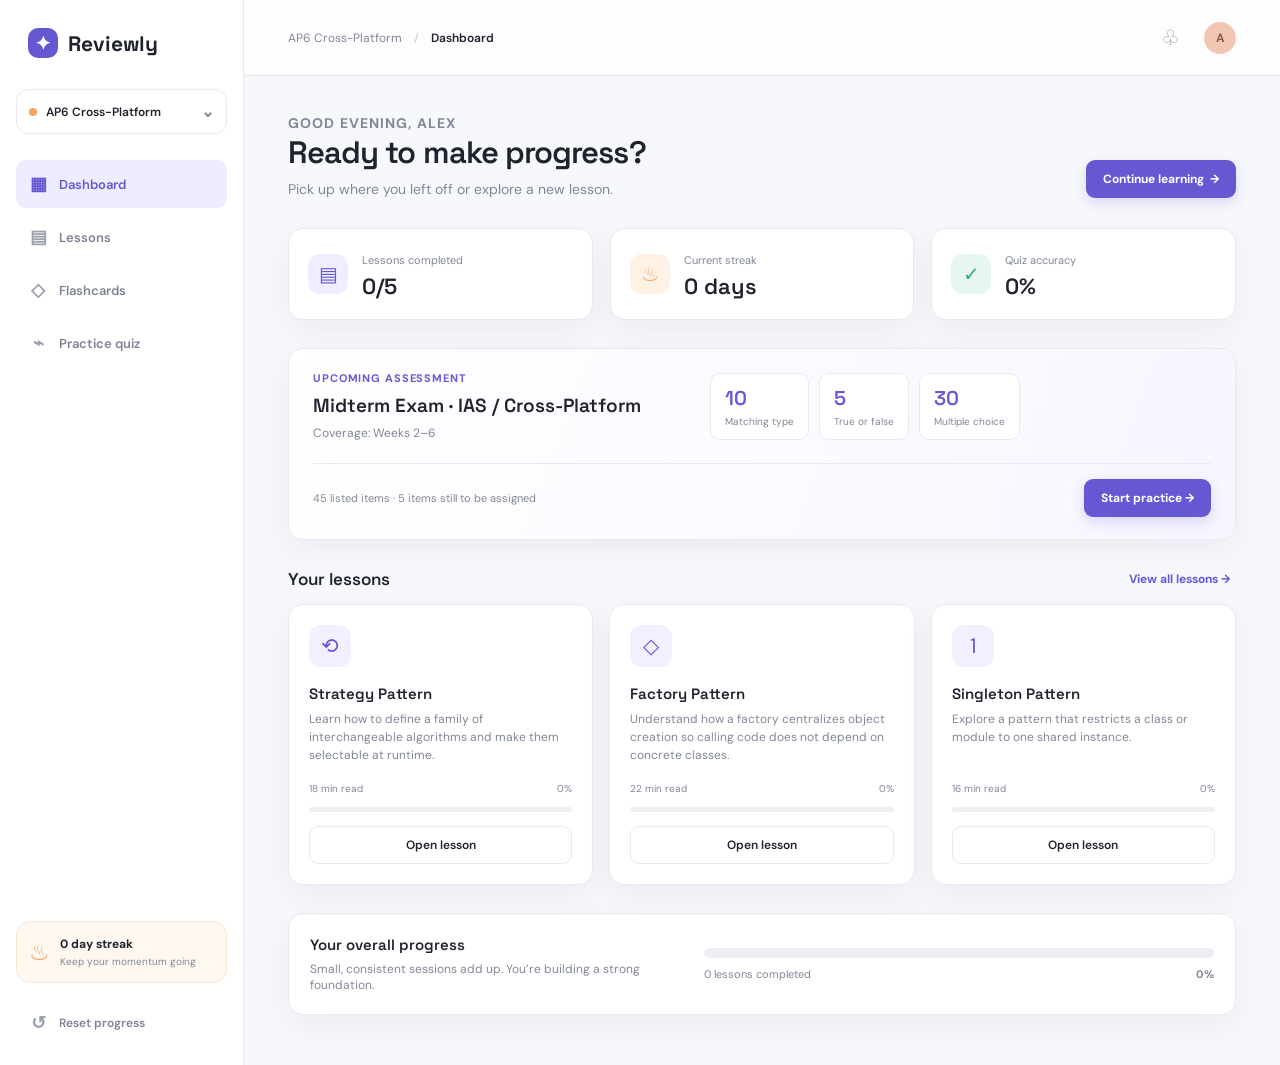
==== index.html @ 4ea99c04 "Initial commit: build local study reviewer" ====
<!doctype html>
<html lang="en">
<head>
  <meta charset="UTF-8" />
  <meta name="viewport" content="width=device-width, initial-scale=1.0" />
  <meta name="theme-color" content="#f7f8fc" />
  <title>Reviewly — AP6 Cross-Platform</title>
  <link rel="stylesheet" href="styles.css" />
</head>
<body>
  <div class="app-shell">
    <aside class="sidebar">
      <div class="brand"><span class="brand-mark">✦</span><span>Reviewly</span></div>
      <div class="course-switcher"><span class="course-dot"></span><span>AP6 Cross-Platform</span><span class="chevron">⌄</span></div>
      <nav class="nav" aria-label="Main navigation">
        <button class="nav-item active" data-view="dashboard"><span>▦</span> Dashboard</button>
        <button class="nav-item" data-view="lessons"><span>▤</span> Lessons</button>
        <button class="nav-item" data-view="flashcards"><span>◇</span> Flashcards</button>
        <button class="nav-item" data-view="quiz"><span>⌁</span> Practice quiz</button>
      </nav>
      <div class="sidebar-bottom">
        <div class="streak-card"><div class="streak-flame">♨</div><div><strong id="streakCount">0 day streak</strong><small>Keep your momentum going</small></div></div>
        <button class="nav-item muted" id="resetProgress"><span>↺</span> Reset progress</button>
      </div>
    </aside>
    <main class="main-content">
      <header class="topbar"><button class="mobile-menu" id="mobileMenu">☰</button><div class="breadcrumbs">AP6 Cross-Platform <span>/</span> <strong id="pageTitle">Dashboard</strong></div><div class="top-actions"><button class="icon-button" title="Notifications">♧</button><div class="avatar">A</div></div></header>
      <div id="app"></div>
    </main>
  </div>
  <div class="toast" id="toast" role="status"></div>
  <script src="app.js"></script>
</body>
</html>
---- styles.css ----
@import url('https://fonts.googleapis.com/css2?family=DM+Sans:wght@400;500;600;700&family=Space+Grotesk:wght@500;600;700&display=swap');
:root{--ink:#20232d;--muted:#818796;--line:#e8eaf0;--panel:#fff;--bg:#f7f8fc;--purple:#6658d3;--purple-soft:#eeecff;--orange:#f4a261;--green:#39a989;--shadow:0 10px 30px rgba(43,48,80,.06)}
*{box-sizing:border-box}body{margin:0;background:var(--bg);color:var(--ink);font-family:'DM Sans',sans-serif}button{font:inherit;border:0;cursor:pointer;color:inherit}.app-shell{display:flex;min-height:100vh}.sidebar{width:244px;background:#fff;border-right:1px solid var(--line);padding:28px 16px 18px;display:flex;flex-direction:column;flex-shrink:0}.brand{font:700 21px 'Space Grotesk';display:flex;align-items:center;gap:10px;padding:0 12px 31px}.brand-mark{width:30px;height:30px;border-radius:10px;background:var(--purple);color:#fff;display:grid;place-items:center;font-size:19px}.course-switcher{border:1px solid var(--line);border-radius:12px;padding:11px 12px;display:flex;gap:9px;align-items:center;font-size:12px;font-weight:600;margin-bottom:26px}.course-dot{width:8px;height:8px;background:var(--orange);border-radius:50%}.chevron{margin-left:auto;color:var(--muted);font-size:16px}.nav{display:grid;gap:5px}.nav-item{background:transparent;text-align:left;padding:12px 13px;border-radius:10px;color:#7e8493;font-weight:600;display:flex;align-items:center;gap:12px;font-size:13px}.nav-item span{font-size:18px;width:18px;text-align:center;color:#9ba0ad}.nav-item.active{background:var(--purple-soft);color:var(--purple)}.nav-item.active span{color:var(--purple)}.sidebar-bottom{margin-top:auto}.streak-card{background:#fff8f1;border:1px solid #f9e7d3;border-radius:14px;padding:14px 12px;display:flex;gap:10px;align-items:center;margin-bottom:16px}.streak-flame{font-size:23px;color:var(--orange)}.streak-card strong{display:block;font-size:12px}.streak-card small{display:block;color:var(--muted);font-size:10px;margin-top:3px}.muted{font-size:12px}
.main-content{flex:1;min-width:0}.topbar{height:76px;border-bottom:1px solid var(--line);display:flex;align-items:center;justify-content:space-between;padding:0 44px;background:rgba(255,255,255,.72)}.breadcrumbs{color:var(--muted);font-size:12px}.breadcrumbs span{padding:0 9px;color:#c3c6cf}.breadcrumbs strong{color:var(--ink);font-weight:600}.top-actions{display:flex;align-items:center;gap:18px}.icon-button{background:none;color:#9da2af;font-size:21px}.avatar{width:32px;height:32px;background:#f1c7b4;border-radius:50%;display:grid;place-items:center;color:#8f584b;font-weight:700;font-size:12px}.mobile-menu{display:none}.content{padding:38px 44px 50px;max-width:1280px}.eyebrow{color:var(--purple);font-size:11px;font-weight:700;letter-spacing:.08em;text-transform:uppercase;margin:0 0 8px}.hero{display:flex;justify-content:space-between;align-items:flex-end;margin-bottom:30px}.hero h1{font:600 31px 'Space Grotesk';margin:0 0 8px;letter-spacing:-.03em}.hero p{color:var(--muted);margin:0;font-size:14px}.primary-btn{background:var(--purple);color:#fff;border-radius:9px;padding:11px 17px;font-size:12px;font-weight:700;box-shadow:0 5px 13px rgba(102,88,211,.2)}.secondary-btn{background:#fff;border:1px solid var(--line);border-radius:9px;padding:10px 14px;font-weight:600;font-size:12px}.stats{display:grid;grid-template-columns:repeat(3,1fr);gap:17px;margin-bottom:28px}.stat-card,.panel,.lesson-card{background:var(--panel);border:1px solid var(--line);border-radius:15px;box-shadow:var(--shadow)}.stat-card{padding:19px;display:flex;align-items:center;gap:14px}.stat-icon{width:40px;height:40px;border-radius:12px;display:grid;place-items:center;font-size:20px}.stat-icon.purple{background:#efedff;color:var(--purple)}.stat-icon.orange{background:#fff2e5;color:var(--orange)}.stat-icon.green{background:#e6f7f1;color:var(--green)}.stat-card small{color:var(--muted);font-size:11px}.stat-card strong{display:block;font:600 22px 'Space Grotesk';margin-top:3px}.section-heading{display:flex;justify-content:space-between;align-items:center;margin:25px 0 14px}.section-heading h2{font:600 17px 'Space Grotesk';margin:0}.text-button{background:none;color:var(--purple);font-size:12px;font-weight:700}.lesson-grid{display:grid;grid-template-columns:repeat(3,1fr);gap:16px}.lesson-card{padding:20px;display:flex;flex-direction:column;min-height:205px}.lesson-top{display:flex;justify-content:space-between;align-items:start}.lesson-icon{width:42px;height:42px;border-radius:12px;background:#f2efff;color:var(--purple);display:grid;place-items:center;font-size:21px}.lesson-card h3{font:600 15px 'Space Grotesk';margin:17px 0 7px}.lesson-card p{color:var(--muted);font-size:12px;line-height:1.5;margin:0}.lesson-meta{display:flex;justify-content:space-between;align-items:center;margin-top:auto;padding-top:18px;color:var(--muted);font-size:10px}.progress-line{height:5px;background:#eeeff3;border-radius:20px;margin-top:12px;overflow:hidden}.progress-line span{display:block;height:100%;background:var(--purple);border-radius:20px}.tag{font-size:10px;color:var(--green);background:#eaf8f3;padding:5px 8px;border-radius:20px;font-weight:700}.progress-panel{margin-top:28px;padding:21px;display:grid;grid-template-columns:1fr 1.4fr;gap:30px;align-items:center}.progress-panel h3{font:600 15px 'Space Grotesk';margin:0 0 7px}.progress-panel p{font-size:12px;color:var(--muted);margin:0}.big-progress{height:10px;background:#eeeff4;border-radius:20px;overflow:hidden}.big-progress span{display:block;height:100%;background:var(--purple);border-radius:20px}.progress-label{display:flex;justify-content:space-between;font-size:11px;color:var(--muted);margin-top:9px}
.lesson-view{display:grid;grid-template-columns:270px 1fr;gap:22px}.lesson-list{display:grid;gap:9px;align-content:start}.lesson-list button{background:#fff;border:1px solid var(--line);border-radius:11px;padding:13px;text-align:left;font-size:12px;font-weight:600}.lesson-list button.selected{border-color:#b9b2f2;background:var(--purple-soft);color:var(--purple)}.reader{min-height:440px;padding:21px}.source{font-size:11px;color:var(--purple);background:var(--purple-soft);padding:6px 9px;border-radius:6px;display:inline-block}.reader h2{font:600 23px 'Space Grotesk';margin:18px 0 8px}.reader h3{font:600 14px 'Space Grotesk';margin:27px 0 8px}.reader p,.reader li{color:#606675;font-size:13px;line-height:1.75}.reader ul{padding-left:18px}.reader-actions{display:flex;gap:10px;margin-top:24px}.flashcard-wrap{max-width:720px;margin:auto}.flashcard{min-height:270px;display:grid;place-items:center;text-align:center;border-radius:18px;background:linear-gradient(140deg,#7365df,#5045b8);color:#fff;padding:40px;cursor:pointer}.flashcard small{opacity:.7;text-transform:uppercase;letter-spacing:.1em;font-size:10px}.flashcard h2{font:600 27px 'Space Grotesk';margin:19px 0 9px}.flashcard p{max-width:520px;line-height:1.7;font-size:14px;color:#eee}.flash-nav{display:flex;justify-content:space-between;align-items:center;margin-top:18px}.counter{font-size:12px;color:var(--muted)}.quiz-wrap{max-width:760px}.quiz-top{display:flex;justify-content:space-between;align-items:center;margin-bottom:16px}.quiz-top strong{font:600 17px 'Space Grotesk'}.quiz-progress{height:6px;background:#e9eaf0;border-radius:10px;margin-bottom:25px}.quiz-progress span{display:block;background:var(--purple);height:100%;border-radius:10px}.question-number{font-size:11px;color:var(--purple);font-weight:700;text-transform:uppercase}.question{font:600 22px 'Space Grotesk';line-height:1.35;margin:10px 0 22px}.choices{display:grid;gap:10px}.choice{border:1px solid var(--line);border-radius:10px;background:#fff;padding:14px;text-align:left;font-size:13px;display:flex;gap:12px;align-items:center}.choice-letter{width:25px;height:25px;border:1px solid var(--line);border-radius:7px;display:grid;place-items:center;color:var(--muted);font-size:11px}.choice.correct{border-color:#85d4bc;background:#edf9f5}.choice.correct .choice-letter{background:var(--green);color:#fff;border-color:var(--green)}.choice.wrong{border-color:#edaaa3;background:#fff3f2}.choice.wrong .choice-letter{background:#e47f76;color:#fff;border-color:#e47f76}.feedback{margin-top:18px;padding:13px;border-radius:10px;background:#f4f3ff;color:#5950b5;font-size:12px;line-height:1.5}.quiz-footer{display:flex;justify-content:space-between;align-items:center;margin-top:25px}
.exam-panel{padding:22px 24px;margin-bottom:28px;display:grid;grid-template-columns:1.5fr 2fr;gap:22px;align-items:center;background:linear-gradient(110deg,#fff,#f7f5ff)}.exam-panel h2{font:600 19px 'Space Grotesk';margin:2px 0 7px}.exam-subtitle{font-size:12px!important;color:var(--muted);margin:0}.exam-parts{display:flex;gap:10px}.exam-parts div{background:#fff;border:1px solid var(--line);border-radius:10px;padding:11px 14px;min-width:90px}.exam-parts strong{display:block;font:600 20px 'Space Grotesk';color:var(--purple)}.exam-parts span{display:block;font-size:10px;color:var(--muted);margin-top:4px}.exam-footer{grid-column:1/-1;border-top:1px solid var(--line);padding-top:15px;display:flex;justify-content:space-between;align-items:center;color:var(--muted);font-size:11px}
.quiz-caption{font-size:11px;color:var(--muted);font-weight:400}.quiz-wrap{width:100%;padding:28px;overflow:hidden}.quiz-top strong{font-size:18px}.question-number{margin-top:28px;letter-spacing:.05em}.question{max-width:680px;background:#fafaff;border-left:4px solid var(--purple);padding:18px 20px;border-radius:0 12px 12px 0;font-size:24px;margin:12px 0 24px}.choices{max-width:700px;gap:12px}.choice{min-height:58px;padding:15px 17px;line-height:1.45;transition:transform .15s,border-color .15s,background .15s}.choice:not(:disabled):hover{transform:translateX(3px);border-color:#b9b2f2;background:#faf9ff}.choice-letter{flex:0 0 28px}.feedback{max-width:700px}.quiz-footer{max-width:700px;gap:15px;flex-wrap:wrap}
@media(max-width:850px){.sidebar{position:fixed;left:-260px;top:0;bottom:0;z-index:4;transition:left .2s}.sidebar.open{left:0}.mobile-menu{display:block;background:none;font-size:20px;margin-right:12px}.topbar{padding:0 20px}.content{padding:28px 20px}.stats,.lesson-grid{grid-template-columns:1fr}.progress-panel{grid-template-columns:1fr}.hero{align-items:start;gap:18px;flex-direction:column}.lesson-view{grid-template-columns:1fr}.lesson-list{display:flex;overflow:auto}.lesson-list button{min-width:190px}.hero h1{font-size:27px}.exam-panel{grid-template-columns:1fr}.exam-parts{flex-wrap:wrap}.exam-footer{gap:12px;align-items:flex-start;flex-direction:column}.quiz-wrap{padding:19px}.question{font-size:20px;padding:16px}.quiz-footer{align-items:flex-start;flex-direction:column}}
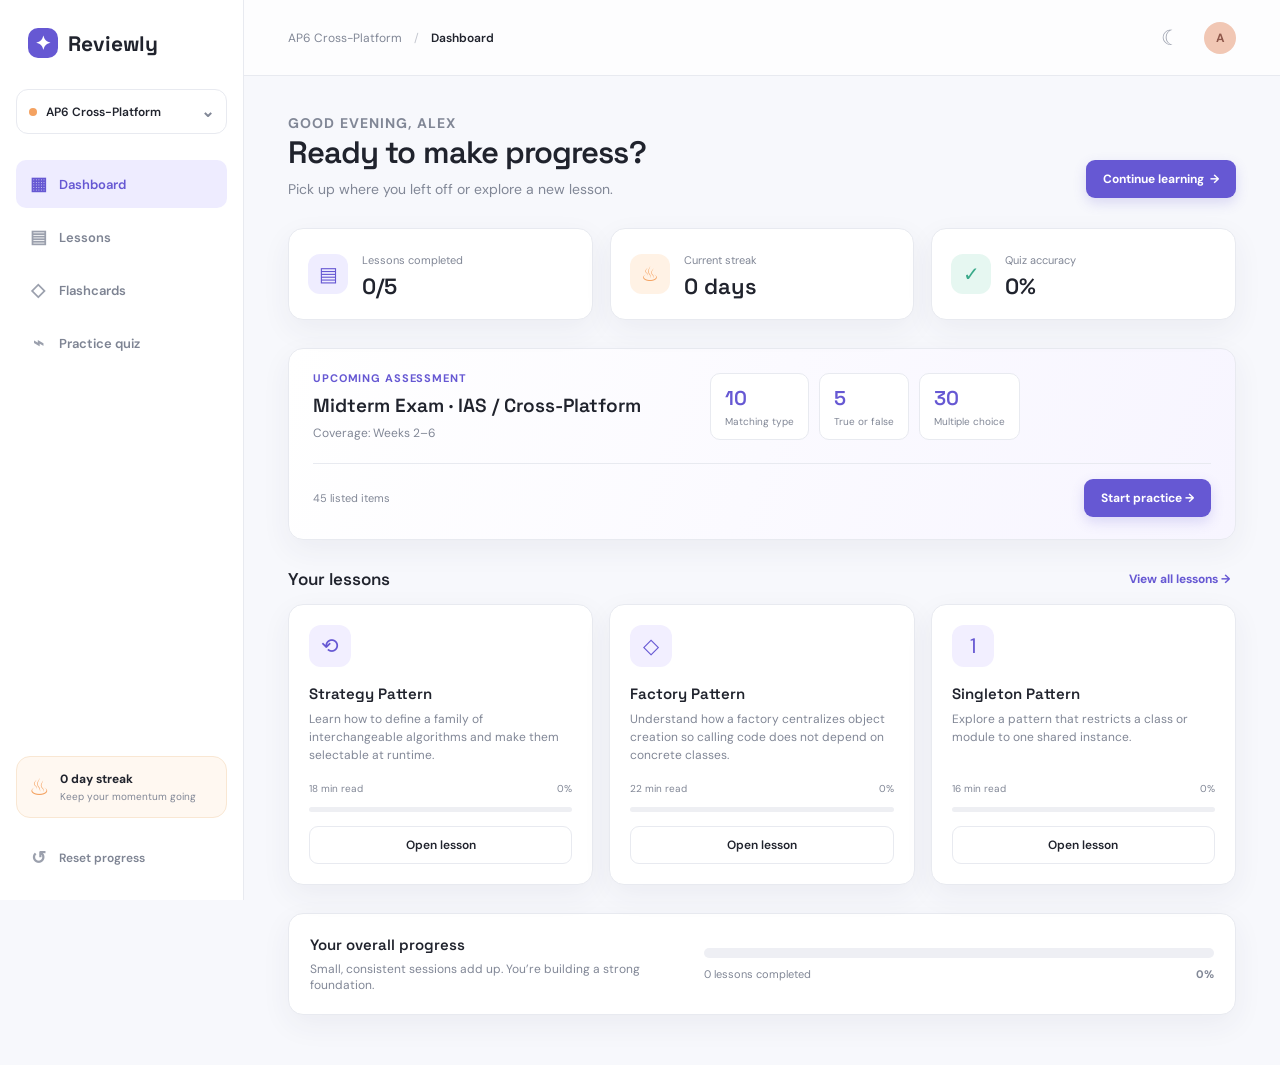
==== commit a156222d: "some changes" ====
--- a/index.html
+++ b/index.html
@@ -24,10 +24,12 @@
       </div>
     </aside>
     <main class="main-content">
-      <header class="topbar"><button class="mobile-menu" id="mobileMenu">☰</button><div class="breadcrumbs">AP6 Cross-Platform <span>/</span> <strong id="pageTitle">Dashboard</strong></div><div class="top-actions"><button class="icon-button" title="Notifications">♧</button><div class="avatar">A</div></div></header>
+      <header class="topbar"><button class="mobile-menu" id="mobileMenu">☰</button><div class="breadcrumbs">AP6 Cross-Platform <span>/</span> <strong id="pageTitle">Dashboard</strong></div><div class="top-actions"><button class="icon-button" id="themeToggle" title="Toggle dark mode">☾</button><button class="profile-trigger" id="profileTrigger" title="Edit profile"><span class="avatar" id="avatar">A</span></button></div></header>
       <div id="app"></div>
     </main>
   </div>
+  <input type="file" id="profileUpload" accept="image/*" hidden />
+  <section class="profile-panel" id="profilePanel" hidden><div class="profile-panel-head"><div><p class="eyebrow">Your profile</p><h2>Personalize your reviewer</h2></div><button class="close-profile" id="closeProfile">×</button></div><label for="profileName">Display name</label><input id="profileName" class="profile-input" type="text" maxlength="32" placeholder="Your name" /><div class="profile-upload-row"><div class="avatar avatar-large" id="profilePreview">A</div><div><button class="secondary-btn" id="choosePhoto">Upload profile photo</button><p>Images are saved locally in this browser.</p></div></div><button class="primary-btn" id="saveProfile">Save profile</button></section>
   <div class="toast" id="toast" role="status"></div>
   <script src="app.js"></script>
 </body>
--- a/styles.css
+++ b/styles.css
@@ -6,3 +6,10 @@
 .exam-panel{padding:22px 24px;margin-bottom:28px;display:grid;grid-template-columns:1.5fr 2fr;gap:22px;align-items:center;background:linear-gradient(110deg,#fff,#f7f5ff)}.exam-panel h2{font:600 19px 'Space Grotesk';margin:2px 0 7px}.exam-subtitle{font-size:12px!important;color:var(--muted);margin:0}.exam-parts{display:flex;gap:10px}.exam-parts div{background:#fff;border:1px solid var(--line);border-radius:10px;padding:11px 14px;min-width:90px}.exam-parts strong{display:block;font:600 20px 'Space Grotesk';color:var(--purple)}.exam-parts span{display:block;font-size:10px;color:var(--muted);margin-top:4px}.exam-footer{grid-column:1/-1;border-top:1px solid var(--line);padding-top:15px;display:flex;justify-content:space-between;align-items:center;color:var(--muted);font-size:11px}
 .quiz-caption{font-size:11px;color:var(--muted);font-weight:400}.quiz-wrap{width:100%;padding:28px;overflow:hidden}.quiz-top strong{font-size:18px}.question-number{margin-top:28px;letter-spacing:.05em}.question{max-width:680px;background:#fafaff;border-left:4px solid var(--purple);padding:18px 20px;border-radius:0 12px 12px 0;font-size:24px;margin:12px 0 24px}.choices{max-width:700px;gap:12px}.choice{min-height:58px;padding:15px 17px;line-height:1.45;transition:transform .15s,border-color .15s,background .15s}.choice:not(:disabled):hover{transform:translateX(3px);border-color:#b9b2f2;background:#faf9ff}.choice-letter{flex:0 0 28px}.feedback{max-width:700px}.quiz-footer{max-width:700px;gap:15px;flex-wrap:wrap}
 @media(max-width:850px){.sidebar{position:fixed;left:-260px;top:0;bottom:0;z-index:4;transition:left .2s}.sidebar.open{left:0}.mobile-menu{display:block;background:none;font-size:20px;margin-right:12px}.topbar{padding:0 20px}.content{padding:28px 20px}.stats,.lesson-grid{grid-template-columns:1fr}.progress-panel{grid-template-columns:1fr}.hero{align-items:start;gap:18px;flex-direction:column}.lesson-view{grid-template-columns:1fr}.lesson-list{display:flex;overflow:auto}.lesson-list button{min-width:190px}.hero h1{font-size:27px}.exam-panel{grid-template-columns:1fr}.exam-parts{flex-wrap:wrap}.exam-footer{gap:12px;align-items:flex-start;flex-direction:column}.quiz-wrap{padding:19px}.question{font-size:20px;padding:16px}.quiz-footer{align-items:flex-start;flex-direction:column}}
+.sidebar{position:sticky;top:0;height:100vh;overflow:hidden}
+@media(max-width:850px){.sidebar{position:fixed;top:0;height:100vh;overflow:hidden}}
+.flashcard-selector{display:flex;align-items:center;gap:9px}.flashcard-selector label{font-size:11px;color:var(--muted);font-weight:700}.flashcard-selector select{appearance:none;background:#fff;border:1px solid var(--line);border-radius:9px;padding:10px 34px 10px 12px;color:var(--ink);font:600 12px 'DM Sans';background-image:linear-gradient(45deg,transparent 50%,#8b90a0 50%),linear-gradient(135deg,#8b90a0 50%,transparent 50%);background-position:calc(100% - 15px) 15px,calc(100% - 10px) 15px;background-size:5px 5px,5px 5px;background-repeat:no-repeat;max-width:230px}
+.results-grid{display:grid;grid-template-columns:minmax(230px,.8fr) minmax(360px,1.4fr);gap:18px;max-width:900px}.score-panel{text-align:center;padding:30px}.score-ring{width:130px;height:130px;border:10px solid #e8e5ff;border-top-color:var(--purple);border-radius:50%;display:flex;align-items:center;justify-content:center;margin:0 auto 20px}.score-ring strong{font:700 32px 'Space Grotesk'}.score-ring span{color:var(--muted);font-size:14px}.score-panel h2,.breakdown-panel h2{font:600 20px 'Space Grotesk';margin:0 0 8px}.score-panel p{font-size:12px;color:var(--muted);line-height:1.6;margin:0 0 22px}.breakdown-panel{padding:25px}.breakdown-row{position:relative;padding:14px 0 20px;border-bottom:1px solid var(--line)}.breakdown-row:last-child{border-bottom:0}.breakdown-row>div:first-child{display:flex;justify-content:space-between;max-width:88%;gap:12px}.breakdown-row strong{font-size:12px}.breakdown-row span{font-size:11px;color:var(--muted)}.breakdown-row>b{position:absolute;right:0;top:14px;color:var(--purple);font-size:12px}.breakdown-bar{height:7px;background:#eeeef4;border-radius:8px;margin-top:10px;overflow:hidden}.breakdown-bar span{display:block;height:100%;background:var(--purple);border-radius:8px}
+@media(max-width:850px){.results-grid{grid-template-columns:1fr}.breakdown-panel{padding:20px}}
+.content:has(.quiz-wrap){max-width:none;width:100%}.quiz-wrap{max-width:none;width:100%}
+.profile-trigger{background:none;padding:0;border-radius:50%}.avatar{background-size:cover;background-position:center;background-repeat:no-repeat}.avatar.has-photo{color:transparent}.profile-panel{position:fixed;right:28px;top:68px;width:min(360px,calc(100vw - 32px));z-index:10;background:var(--panel);border:1px solid var(--line);border-radius:16px;padding:22px;box-shadow:0 18px 45px rgba(35,40,70,.18)}.profile-panel[hidden]{display:none}.profile-panel-head{display:flex;justify-content:space-between;align-items:start;margin-bottom:20px}.profile-panel h2{font:600 18px 'Space Grotesk';margin:0}.close-profile{background:none;font-size:24px;color:var(--muted);line-height:1}.profile-panel label{display:block;font-size:11px;color:var(--muted);font-weight:700;margin-bottom:7px}.profile-input{width:100%;border:1px solid var(--line);border-radius:9px;padding:11px 12px;background:var(--bg);color:var(--ink);outline:none}.profile-input:focus{border-color:var(--purple)}.profile-upload-row{display:flex;align-items:center;gap:14px;margin:18px 0}.avatar-large{width:54px;height:54px;font-size:18px;display:grid;place-items:center;border-radius:50%;background:#f1c7b4;color:#8f584b;font-weight:700}.profile-upload-row p{font-size:10px;color:var(--muted);margin:7px 0 0}.dark-mode{--ink:#f1f1f6;--muted:#a7a9b8;--line:#343746;--panel:#222530;--bg:#171922;--purple-soft:#302b5d;--shadow:0 10px 30px rgba(0,0,0,.18)}.dark-mode .sidebar,.dark-mode .topbar{background:#1d202a}.dark-mode .course-switcher,.dark-mode .lesson-card,.dark-mode .stat-card,.dark-mode .choice,.dark-mode .secondary-btn,.dark-mode .profile-input,.dark-mode .exam-parts div{background:#222530;color:var(--ink)}.dark-mode .reader,.dark-mode .panel{background:var(--panel)}.dark-mode .lesson-card p,.dark-mode .reader p,.dark-mode .reader li{color:#b5b7c4}.dark-mode .choice:hover{background:#2a2d3a}.dark-mode .exam-panel{background:linear-gradient(110deg,#222530,#28254a)}
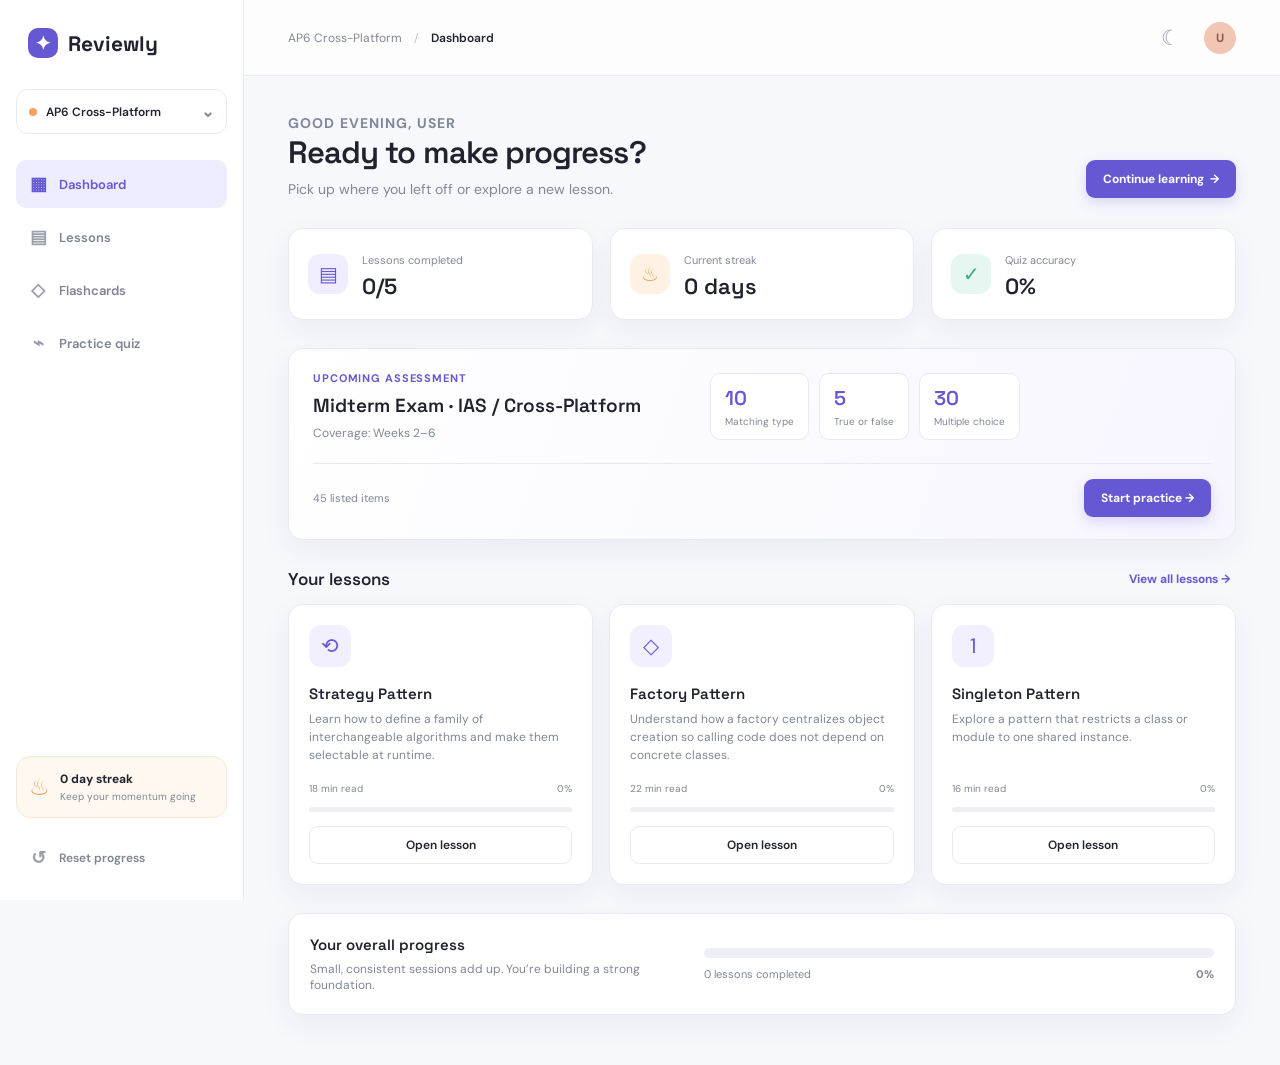
==== commit e6ff0eaf: "fixed sidebar issue" ====
--- a/index.html
+++ b/index.html
@@ -10,6 +10,7 @@
 <body>
   <div class="app-shell">
     <aside class="sidebar">
+      <button class="sidebar-close" id="sidebarClose" aria-label="Close navigation">×</button>
       <div class="brand"><span class="brand-mark">✦</span><span>Reviewly</span></div>
       <div class="course-switcher"><span class="course-dot"></span><span>AP6 Cross-Platform</span><span class="chevron">⌄</span></div>
       <nav class="nav" aria-label="Main navigation">
@@ -23,6 +24,7 @@
         <button class="nav-item muted" id="resetProgress"><span>↺</span> Reset progress</button>
       </div>
     </aside>
+    <button class="sidebar-backdrop" id="sidebarBackdrop" aria-label="Close navigation"></button>
     <main class="main-content">
       <header class="topbar"><button class="mobile-menu" id="mobileMenu">☰</button><div class="breadcrumbs">AP6 Cross-Platform <span>/</span> <strong id="pageTitle">Dashboard</strong></div><div class="top-actions"><button class="icon-button" id="themeToggle" title="Toggle dark mode">☾</button><button class="profile-trigger" id="profileTrigger" title="Edit profile"><span class="avatar" id="avatar">A</span></button></div></header>
       <div id="app"></div>
--- a/styles.css
+++ b/styles.css
@@ -13,3 +13,11 @@
 @media(max-width:850px){.results-grid{grid-template-columns:1fr}.breakdown-panel{padding:20px}}
 .content:has(.quiz-wrap){max-width:none;width:100%}.quiz-wrap{max-width:none;width:100%}
 .profile-trigger{background:none;padding:0;border-radius:50%}.avatar{background-size:cover;background-position:center;background-repeat:no-repeat}.avatar.has-photo{color:transparent}.profile-panel{position:fixed;right:28px;top:68px;width:min(360px,calc(100vw - 32px));z-index:10;background:var(--panel);border:1px solid var(--line);border-radius:16px;padding:22px;box-shadow:0 18px 45px rgba(35,40,70,.18)}.profile-panel[hidden]{display:none}.profile-panel-head{display:flex;justify-content:space-between;align-items:start;margin-bottom:20px}.profile-panel h2{font:600 18px 'Space Grotesk';margin:0}.close-profile{background:none;font-size:24px;color:var(--muted);line-height:1}.profile-panel label{display:block;font-size:11px;color:var(--muted);font-weight:700;margin-bottom:7px}.profile-input{width:100%;border:1px solid var(--line);border-radius:9px;padding:11px 12px;background:var(--bg);color:var(--ink);outline:none}.profile-input:focus{border-color:var(--purple)}.profile-upload-row{display:flex;align-items:center;gap:14px;margin:18px 0}.avatar-large{width:54px;height:54px;font-size:18px;display:grid;place-items:center;border-radius:50%;background:#f1c7b4;color:#8f584b;font-weight:700}.profile-upload-row p{font-size:10px;color:var(--muted);margin:7px 0 0}.dark-mode{--ink:#f1f1f6;--muted:#a7a9b8;--line:#343746;--panel:#222530;--bg:#171922;--purple-soft:#302b5d;--shadow:0 10px 30px rgba(0,0,0,.18)}.dark-mode .sidebar,.dark-mode .topbar{background:#1d202a}.dark-mode .course-switcher,.dark-mode .lesson-card,.dark-mode .stat-card,.dark-mode .choice,.dark-mode .secondary-btn,.dark-mode .profile-input,.dark-mode .exam-parts div{background:#222530;color:var(--ink)}.dark-mode .reader,.dark-mode .panel{background:var(--panel)}.dark-mode .lesson-card p,.dark-mode .reader p,.dark-mode .reader li{color:#b5b7c4}.dark-mode .choice:hover{background:#2a2d3a}.dark-mode .exam-panel{background:linear-gradient(110deg,#222530,#28254a)}
+.hero-actions{display:flex;gap:10px;align-items:center}
+@media(max-width:850px){.hero-actions{width:100%;flex-wrap:wrap}}
+.content{animation:viewIn .28s ease both}.panel,.lesson-card,.stat-card,.secondary-btn,.primary-btn,.nav-item,.choice,.flashcard{transition:background-color .25s ease,color .25s ease,border-color .25s ease,box-shadow .25s ease,transform .2s ease}.topbar,.sidebar{transition:background-color .25s ease,border-color .25s ease}.flashcard{perspective:1000px;padding:0;background:transparent;min-height:270px}.flashcard-inner{position:relative;width:100%;height:270px;transform-style:preserve-3d;transition:transform .65s cubic-bezier(.2,.75,.25,1)}.flashcard.flipped .flashcard-inner{transform:rotateY(180deg)}.flashcard-face{position:absolute;inset:0;display:grid;place-items:center;align-content:center;text-align:center;border-radius:18px;background:linear-gradient(140deg,#7365df,#5045b8);color:#fff;padding:40px;backface-visibility:hidden;-webkit-backface-visibility:hidden}.flashcard-face h2{font:600 27px 'Space Grotesk';margin:19px 0 9px}.flashcard-face p{max-width:520px;line-height:1.7;font-size:14px;color:#eee}.flashcard-face small{opacity:.7;text-transform:uppercase;letter-spacing:.1em;font-size:10px}.flashcard-back{transform:rotateY(180deg);background:linear-gradient(140deg,#554bbf,#3c358d)}
+@keyframes viewIn{from{opacity:0;transform:translateY(8px)}to{opacity:1;transform:translateY(0)}}
+@media(max-width:600px){body{overflow-x:hidden}.topbar{height:64px}.breadcrumbs{white-space:nowrap;overflow:hidden;text-overflow:ellipsis;max-width:calc(100vw - 120px)}.top-actions{gap:10px}.content{padding:24px 14px 36px}.hero{margin-bottom:22px}.hero h1{font-size:25px;line-height:1.1}.hero p{font-size:13px}.hero-actions{gap:7px}.hero-actions .secondary-btn{padding:9px 10px;font-size:11px}.stats{gap:10px;margin-bottom:20px}.stat-card{padding:14px}.stat-card strong{font-size:19px}.stat-icon{width:34px;height:34px;font-size:17px}.lesson-grid{gap:12px}.lesson-card{padding:16px;min-height:190px}.exam-panel{padding:18px;gap:16px}.exam-parts{display:grid;grid-template-columns:repeat(3,1fr);gap:7px}.exam-parts div{min-width:0;padding:9px 7px}.exam-parts strong{font-size:18px}.exam-parts span{font-size:9px;line-height:1.2}.exam-footer{font-size:10px}.exam-footer .primary-btn{width:100%}.lesson-list{margin-inline:-2px;padding-bottom:3px}.reader{padding:17px}.reader .lesson-grid{grid-template-columns:1fr!important}.reader-actions{flex-direction:column}.reader-actions>*{width:100%;text-align:center}.flashcard-selector{width:100%;align-items:stretch;flex-direction:column;gap:5px}.flashcard-selector select{max-width:none;width:100%}.flashcard-wrap{width:100%}.flashcard-inner{height:250px}.flashcard-face{padding:25px 20px}.flashcard-face h2{font-size:24px}.flashcard-face p{font-size:13px}.flash-nav .secondary-btn{padding:9px 10px;font-size:11px}.quiz-wrap{padding:16px}.quiz-top{align-items:flex-start;gap:8px}.question{font-size:19px;margin:10px 0 18px;padding:15px}.choice{min-height:53px;padding:12px}.results-grid{gap:12px}.profile-panel{right:16px;top:60px}}
+@media(max-width:1024px){.sidebar{position:fixed;left:-260px;top:0;bottom:0;height:100vh;z-index:20;transition:left .25s ease}.sidebar.open{left:0}.mobile-menu{display:block;background:none;font-size:20px;margin-right:12px;position:relative;z-index:30}.topbar{position:relative;z-index:25}}
+.sidebar-close,.sidebar-backdrop{display:none}
+@media(max-width:1024px){.sidebar{z-index:50;box-shadow:18px 0 45px rgba(18,20,32,.2)}.sidebar-close{display:grid;place-items:center;position:absolute;right:12px;top:12px;width:34px;height:34px;border-radius:9px;background:var(--bg);color:var(--muted);font-size:25px;line-height:1;z-index:2}.sidebar-close:hover{background:var(--purple-soft);color:var(--purple)}.sidebar-backdrop{display:block;position:fixed;inset:0;border:0;background:rgba(12,14,24,.48);opacity:0;visibility:hidden;pointer-events:none;z-index:40;transition:opacity .25s ease,visibility .25s ease}.sidebar.open+.sidebar-backdrop{opacity:1;visibility:visible;pointer-events:auto}.topbar{z-index:25}.sidebar.open~.main-content .mobile-menu{opacity:0;pointer-events:none}.brand{padding-right:42px}}
